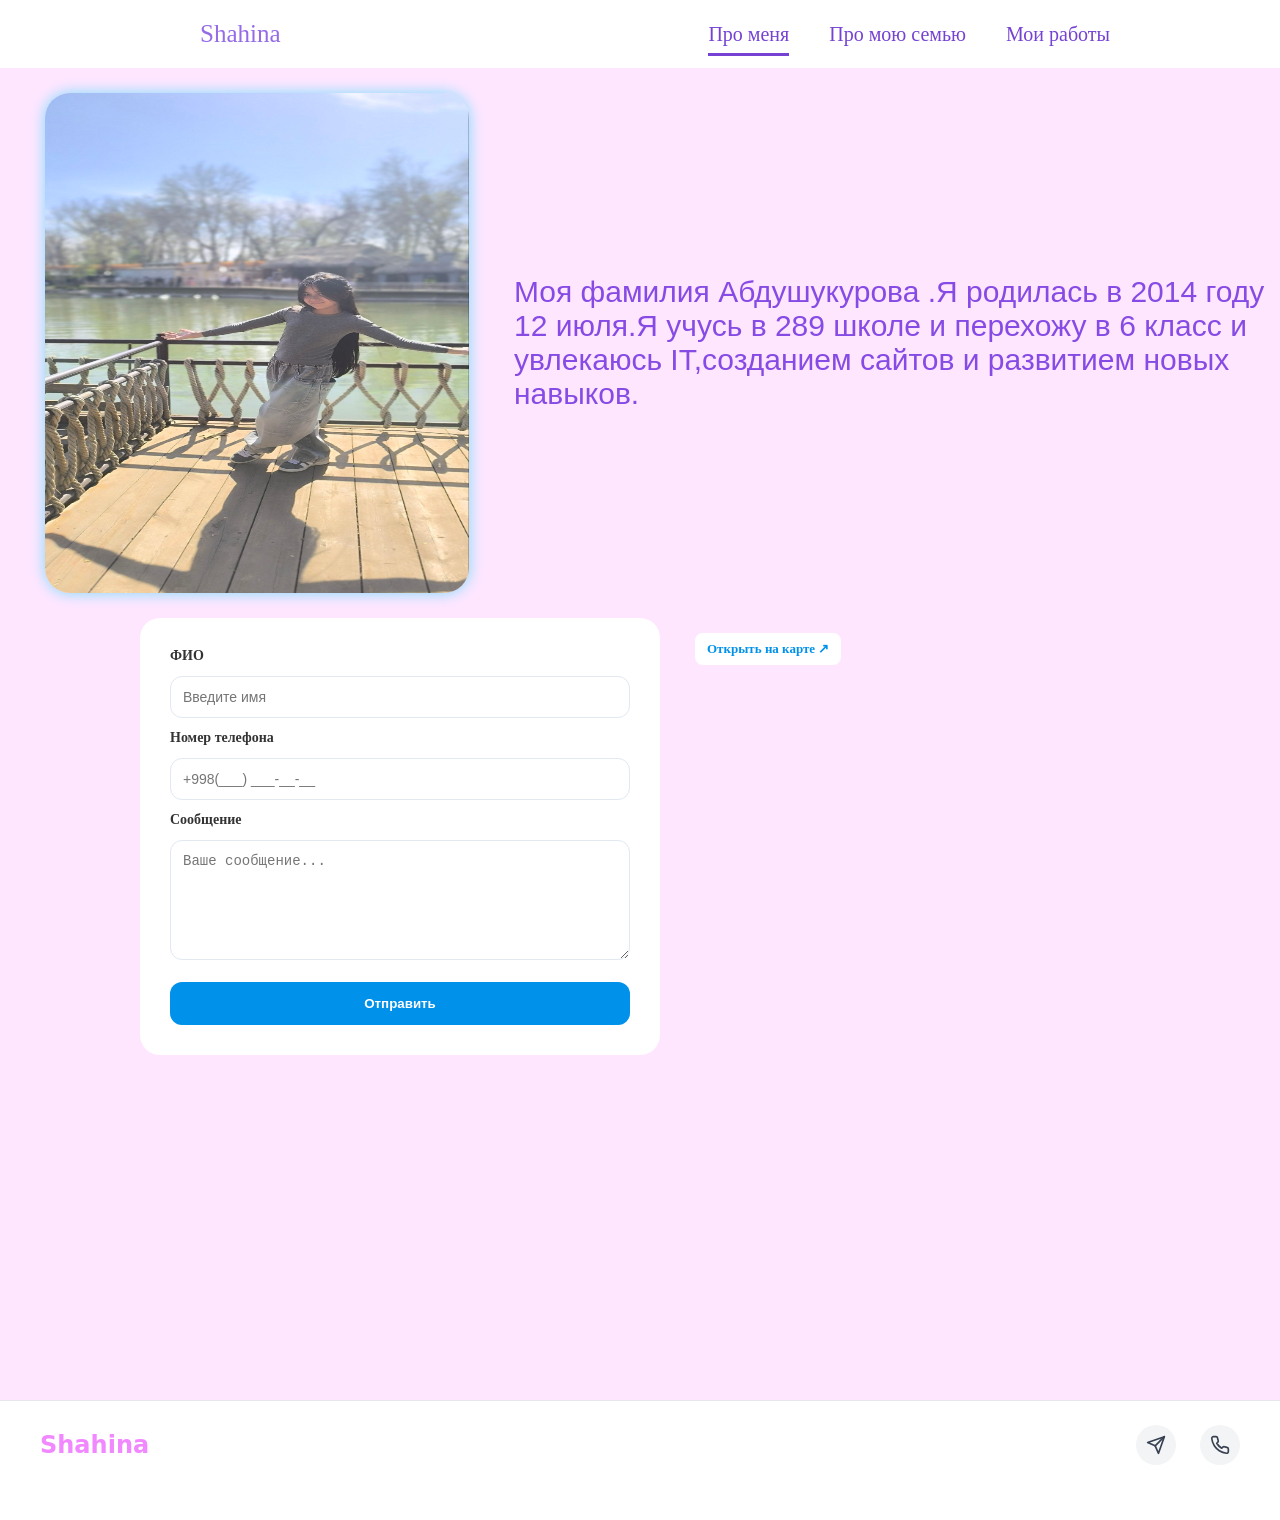
==== about.html @ 084a7943 "first commit" ====
<!DOCTYPE html>
<html lang="en">
<head>
    <meta charset="UTF-8">
    <meta name="viewport" content="width=device-width, initial-scale=1.0">
    <title>Про меня</title>
    <link rel="stylesheet" href="style.css">
</head>
<body>
  <header>
     <div class="container">
             <nav class="navbar">
             <a class="h2" href="index.html">Shahina</a>
            <ul class="nav_links">
              <div class="menu">
            <li><a  href="about.html" class="nav_link active">Про меня</a></li>
            <li><a href="family.html" class="nav_link">Про мою семью</a></li>
            <li><a href="works.html" class="nav_link">Мои работы</a></li>
          </ul>
        </nav>
         </div>
        </div>
        <div class="about">
     <img class="img2" src="img.png" alt="">
     <p class="p">Моя фамилия Абдушукурова .Я родилась в 2014 году 12 июля.Я учусь в 289 школе и перехожу в 6 класс и увлекаюсь IT,созданием сайтов и развитием новых навыков.</p>
  </div>
  <div class="contact-card-container">
  
  <form class="contact-form">
    <label>ФИО</label>
    <input type="text" placeholder="Введите имя">

    <label>Номер телефона</label>
    <input type="tel" placeholder="+998(___) ___-__-__">

    <label>Сообщение</label>
    <textarea placeholder="Ваше сообщение..."></textarea>

    <button type="submit">Отправить</button>
  </form>

 
  <div class="contact-map">
    <a href="https://maps.google.com" target="_blank" class="map-btn">Открыть на карте ↗</a>
    <iframe src="https://www.google.com/maps/embed?pb=!1m18!1m12!1m3!1d1998.026938210352!2d30.3141!3d59.9386!2m3!1f0!2f0!3f0!3m2!1i1024!2i768!4f13.1!3m3!1m2!1s0x0%3A0x0!2zNTnCsDU2JzE5LjAiTiAzM8KwMTgnNTAuOCJF!5e0!3m2!1sru!2s!4v1600000000000!5m2!1sru!2s" allowfullscreen="" loading="lazy"></iframe>
  </div>
</div>
  </header>
        <footer class="footer">
  <div class="footer-container">
   
    <div class="footer-logo">
      Shahina
    </div>
      <a href="https://t.me/@shahisha_papinadocha" target="_blank" rel="noopener noreferrer" class="social-icon telegram" title="Telegram">
        <svg xmlns="http://www.w3.org/2000/svg" width="20" height="20" viewBox="0 0 24 24" fill="none" stroke="currentColor" stroke-width="2" stroke-linecap="round" stroke-linejoin="round">
          <line x1="22" y1="2" x2="11" y2="13"></line>
          <polygon points="22 2 15 22 11 13 2 9 22 2"></polygon>
        </svg>
      </a>
      <a href="tel:+998776643979" class="social-icon phone" title="Позвонить">
        <svg xmlns="http://www.w3.org/2000/svg" width="20" height="20" viewBox="0 0 24 24" fill="none" stroke="currentColor" stroke-width="2" stroke-linecap="round" stroke-linejoin="round">
          <path d="M22 16.92v3a2 2 0 0 1-2.18 2 19.79 19.79 0 0 1-8.63-3.07 19.5 19.5 0 0 1-6-6 19.79 19.79 0 0 1-3.07-8.67A2 2 0 0 1 4.11 2h3a2 2 0 0 1 2 1.72 12.84 12.84 0 0 0 .7 2.81 2 2 0 0 1-.45 2.11L8.09 9.91a16 16 0 0 0 6 6l1.27-1.27a2 2 0 0 1 2.11-.45 12.84 12.84 0 0 0 2.81.7A2 2 0 0 1 22 16.92z"></path>
        </svg>
      </a>
    </div>
  </div>
</footer>
</body>
</html>
---- style.css ----
*{
    padding: 0px;
    margin: 0px;
    box-sizing: border-box;
}  
.navbar{
    padding: 20px;
    background-color: white;
    display: flex;
    align-items: center;
    justify-content: space-between;
}

.container {
  width: 100%;
  margin: 0px auto;
}

.h2{
  text-decoration: none;
  font-size: 25px;
  color: rgb(150, 107, 230);
  margin-left: 180px;
}

.h2:hover{
    color:rgb(250, 147, 250);
}

.about{
  margin: 0px;
  color:rgb(150, 107, 230);
  display: flex;
  align-items: center;
  font-family:'Lucida Sans', 'Lucida Sans Regular', 'Lucida Grande', 'Lucida Sans Unicode', Geneva, Verdana, sans-serif;
  font-size: 30px;
}

.p{
  color:rgb(150, 107, 230);
}
.menu{
    font-size: 20px;
    display: flex;
    gap: 40px;
}

.navbar_logo {
  color: white;
}

nav{
  display: flex;
  align-items: center;
  justify-content: space-between;
}
.nav_links{
  display: flex;
  align-items: center;
  gap: 40px;
  list-style: none;
  margin-right: 150px;

}

.nav_link{
  color: rgb(117, 66, 211);
  text-decoration: none;
  border-bottom: 3px solid transparent;
  padding-bottom: 8px;
  transition: 0.5s;
}

.nav_link:hover {
  transition: 0.5s;
  color: rgb(117, 66, 211);
}
.nav_link.active {
  transition: 0.5s;
  border-bottom: 3px solid rgb(117, 66, 211);
}
.h1{
    color: rgb(116, 210, 241);
}
.hero{
   margin-top: 150px;
   margin: 100px;
}

.btn{
    display: inline-block;
    border: none;
    margin-top: 20px;
    background: linear-gradient(to right, lightblue, lightpink);
    padding: 8px;
    color: white;
    border-radius: 12px;
    text-decoration: none;
}

.btn:hover{
  background: linear-gradient(to right, rgb(29, 165, 211), rgb(255, 146, 162));
  transform: scale(1.1);

}
.title3{
  color:rgb(150, 107, 230); 
  font-size: 40px;
  display: flex;
  align-items: center;
  justify-content: center;
}
.img{
  margin-top: 30px;
  width: 1300px;
  height: 540px;
  border-radius: 50%;
  box-shadow: 0 0 35px rgb(123, 172, 189);
}

.text{
    font-size: 20px;
    display: flex;
    align-items: center;
    justify-content: center; 
    gap: 50px;              
    max-width: 1200px;    
    margin: 0 auto;          
    padding: 40px 20px;

}

.hero{
  display: flex;
  flex-direction: column;
  align-items: center;
}

header{
  background-color:rgb(255, 230, 255);
  min-height: 1400px;
  width: 100%;
}

.img2{
  margin: 25px 45px;
  border-radius: 25px;
  width: 1300px;
  height: 500px;
  box-shadow: 0 0 15px rgb(123, 220, 252);
}

.p{
  color: rgb(134, 75, 228);
}

.hero-wrapper{
  margin: 15px 35px;
  margin-top: 30px;
  width: 1000px;
  height: 350px;
  background-color:white ;
  color: rgb(112, 204, 235);
  gap: 200px;
  border-radius: 25px;
  box-shadow: 0 0 5px lightblue;

  display: flex;
  align-items: center;
  justify-content: space-between;
  gap: 40px;
  margin-left: 20px;
  padding: 80px;
}

.info{
  width: 50%;
}

.title{
 padding-top: 40px;
 margin: 20px 35px;
 margin-bottom: 10px;
 font-size: 35px;

}

.p-text{
  padding-top: 10px;
  margin: 25px;
  margin-top: 0;
  line-height: 30px;
  font-size: 25px;
  margin-bottom: 100px;
}

.img3{
  border-radius: 20px;
  width: 290px;
  height: 290px;

}

.img4{
 border-radius: 20px;
  width: 380px;
  height: 340px;
}

.img5{
  border-radius: 20px;
  width: 350px;
  height: 310px;
}

.title2{
  color: rgb(134, 75, 228);
  margin: 25px;
}

.works-cards a{
  text-decoration: none;
  display: block;
}

.works-cards h2 {
    color: rgb(117, 66, 211);
    text-align: center;
}

.works-cards h2:hover{
  color: rgb(252, 119, 139);
}

.works-cards{
  text-decoration: none;
  border-radius: 12px;
  margin: 25px;
  width: 550px;
  height: 380px;
  box-shadow: 0 0 10px black;
}

.img6{
  border-radius: 15px;
  width: 550px;
  height: 340px;
}

.cards{
  display: grid;
  grid-template-columns: 550px 550px;
  gap: 40px;
  justify-content: center;
}
.card2{
  display: flex;
  justify-content: flex-start;

}
.contact-card-container {
  display: flex;
  gap: 20px;
  max-width: 1000px;
  margin: 0 auto;
}
.contact-form {
  flex: 1;
  background: #ffffff;
  padding: 30px;
  border-radius: 20px;
  display: flex;
  flex-direction: column;
  gap: 12px;
}
.contact-form label {
  font-weight: bold;
  font-size: 14px;
  color: #333;
}



.contact-form input,
.contact-form textarea {
  padding: 12px;
  border: 1px solid #e2e8f0;
  border-radius: 12px;
  font-size: 14px;
  outline: none;

}



.contact-form textarea {
  min-height: 120px;
  resize: vertical;
}



.contact-form button{
  background: #0091ea;
  color: #fff;
  border: none;
  padding: 14px;
  border-radius: 12px;
  font-weight: bold;
  cursor: pointer;
  margin-top: 10px;
}

.contact-map {
  flex: 1;
  position: relative;
  border-radius: 20px;
  overflow: hidden;
  min-height: 400px;
}
.contact-map iframe {
  width: 100%;
  height: 100%;
  border: 0;
}



.map-btn {
  position: absolute;
  top: 15px;
  left: 15px;
  background: #fff;
  color: #0091ea;
  padding: 8px 12px;
  border-radius: 8px;
  text-decoration: none;
  font-size: 13px;
  font-weight: 600;
  z-index: 2;
}

.container2{
  margin-left: 150px;
}

.footer {
  width: 100%;
  height: 120px;
  background-color: #ffffff;
  padding: 24px 40px;
  border-top: 1px solid #e5e7eb;

}



.footer-container {
  max-width: 1200px;
  margin: 0 auto;
  display: flex;
  justify-content: space-between;
  align-items: center;
  gap: 24px;                      

}
.footer-logo {
  font-size: 24px;
  font-weight: 700;
  color: rgb(241, 136, 255);
  font-family: system-ui, -apple-system, sans-serif;
  margin-right: auto; 
  display: inline-block; 
  cursor: pointer; 
  transition: transform 0.3s ease, color 0.3s ease;       

}
.footer-logo:hover {
  transform: translateY(-6px);
}


.footer-logo:active {
  transform: translateY(-8px);
}



.footer-socials {
  display: flex;
  align-items: center;
  gap: 12px;                      

}



.social-icon {
  display: flex;
  align-items: center;
  justify-content: center;
  width: 40px;
  height: 40px;
  border-radius: 50%;
  background-color: #f3f4f6;
  color: #374151;
  text-decoration: none;
  transition: all 0.2s ease;

}
.social-icon:hover {
  transform: translateY(-2px);
}
.social-icon.telegram:hover {
  background-color: #24a1de;
  color: #ffffff;

}
.social-icon.phone:hover {
  background-color: #10b981;
  color: #ffffff;

} 
.cards2{
  width: 850px;
  height: 230px;
  margin-left: 230px;
  border: 1px solid lightblue;
  box-shadow: 0 0 25px lightblue;
  border-radius: 20px;
}
.h1{
  margin-top: 5px;
  margin-left: 60px;
}
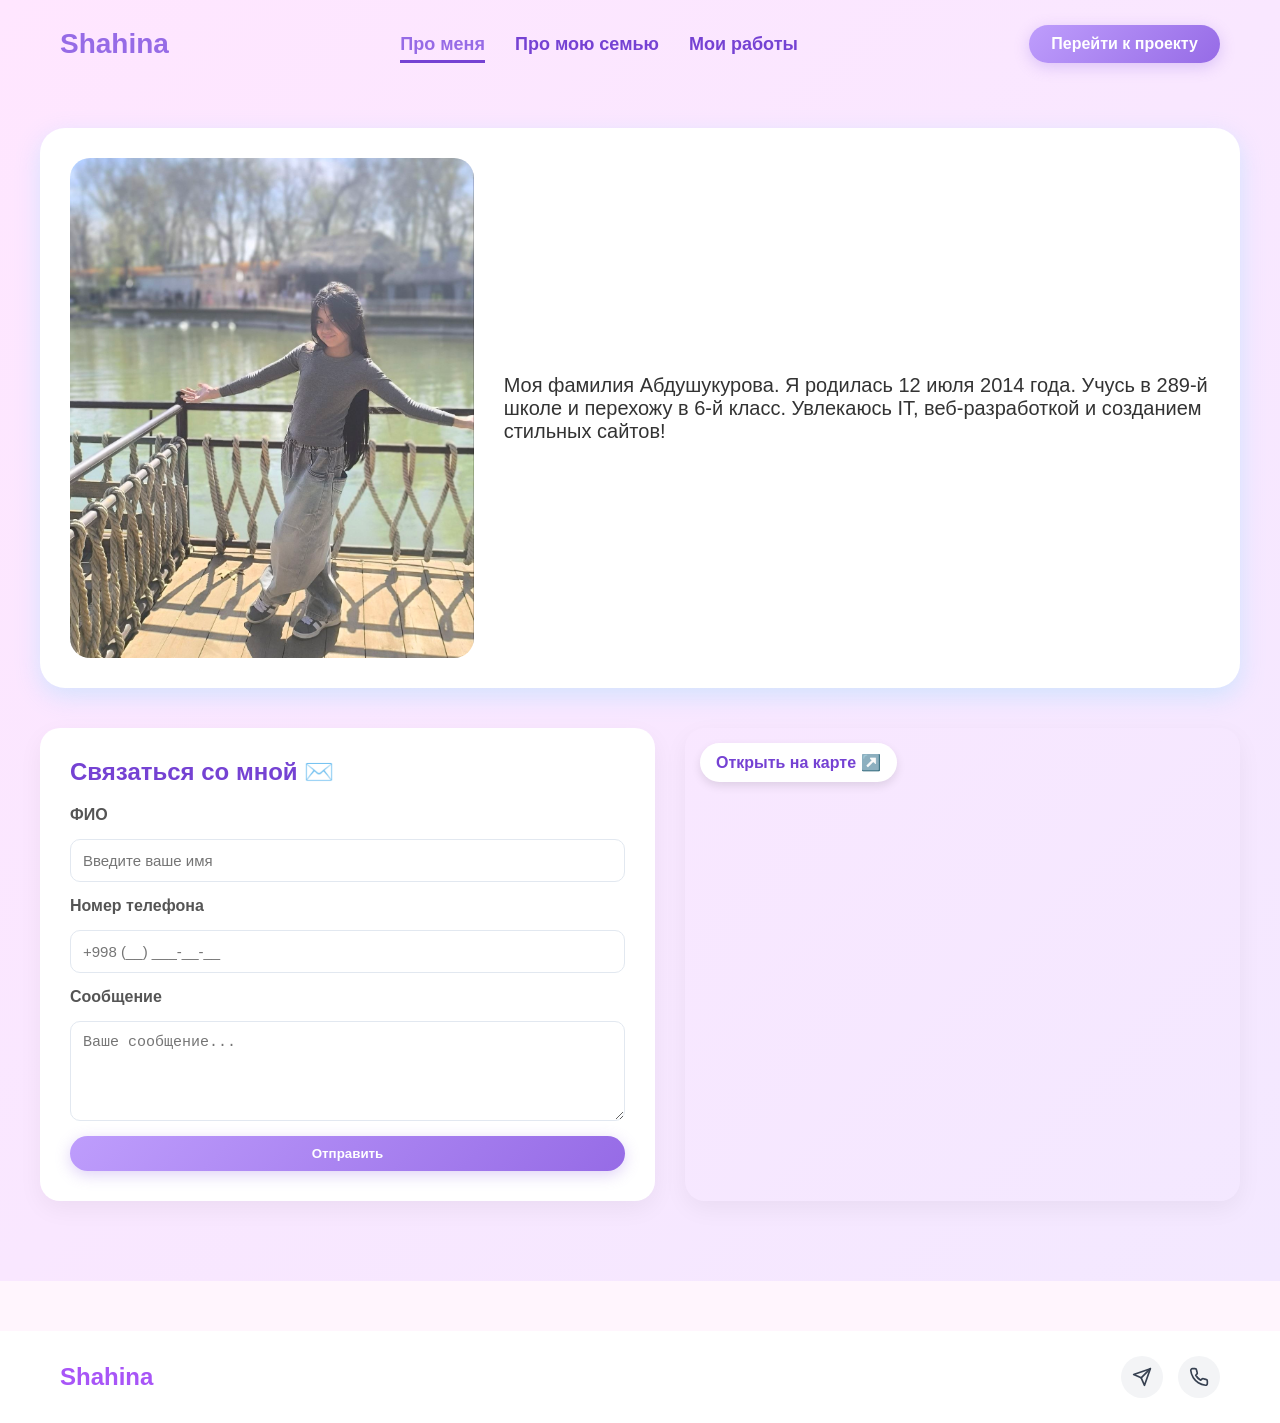
==== commit 05e81136: "ozgartirildi" ====
--- a/about.html
+++ b/about.html
@@ -1,70 +1,69 @@
 <!DOCTYPE html>
-<html lang="en">
+<html lang="ru">
 <head>
     <meta charset="UTF-8">
     <meta name="viewport" content="width=device-width, initial-scale=1.0">
-    <title>Про меня</title>
+    <title>Про меня | Шахина</title>
     <link rel="stylesheet" href="style.css">
 </head>
 <body>
-  <header>
-     <div class="container">
-             <nav class="navbar">
-             <a class="h2" href="index.html">Shahina</a>
-            <ul class="nav_links">
-              <div class="menu">
-            <li><a  href="about.html" class="nav_link active">Про меня</a></li>
-            <li><a href="family.html" class="nav_link">Про мою семью</a></li>
-            <li><a href="works.html" class="nav_link">Мои работы</a></li>
-          </ul>
-        </nav>
-         </div>
+    <header>
+        <div class="container">
+            <nav class="navbar">
+                <a class="logo" href="index.html">Shahina</a>
+                <ul class="nav_links">
+                    <li><a href="about.html" class="nav_link active">Про меня</a></li>
+                    <li><a href="family.html" class="nav_link">Про мою семью</a></li>
+                    <li><a href="works.html" class="nav_link">Мои работы</a></li>
+                </ul>
+                <a href="works.html" class="btn">Перейти к проекту</a>
+            </nav>
         </div>
-        <div class="about">
-     <img class="img2" src="img.png" alt="">
-     <p class="p">Моя фамилия Абдушукурова .Я родилась в 2014 году 12 июля.Я учусь в 289 школе и перехожу в 6 класс и увлекаюсь IT,созданием сайтов и развитием новых навыков.</p>
-  </div>
-  <div class="contact-card-container">
-  
-  <form class="contact-form">
-    <label>ФИО</label>
-    <input type="text" placeholder="Введите имя">
 
-    <label>Номер телефона</label>
-    <input type="tel" placeholder="+998(___) ___-__-__">
+        <section class="about-section container">
+            <div class="about-card">
+                <img class="img2" src="img.png" alt="Shahina">
+                <p class="about-p">
+                    Моя фамилия Абдушукурова. Я родилась 12 июля 2014 года. 
+                    Учусь в 289-й школе и перехожу в 6-й класс. Увлекаюсь IT, веб-разработкой и созданием стильных сайтов!
+                </p>
+            </div>
 
-    <label>Сообщение</label>
-    <textarea placeholder="Ваше сообщение..."></textarea>
+            <div class="contact-card-container">
+                <form class="contact-form">
+                    <h2>Связаться со мной ✉️</h2>
+                    <label>ФИО</label>
+                    <input type="text" placeholder="Введите ваше имя" required>
+                    
+                    <label>Номер телефона</label>
+                    <input type="tel" placeholder="+998 (__) ___-__-__" required>
 
-    <button type="submit">Отправить</button>
-  </form>
+                    <label>Сообщение</label>
+                    <textarea placeholder="Ваше сообщение..." required></textarea>
 
- 
-  <div class="contact-map">
-    <a href="https://maps.google.com" target="_blank" class="map-btn">Открыть на карте ↗</a>
-    <iframe src="https://www.google.com/maps/embed?pb=!1m18!1m12!1m3!1d1998.026938210352!2d30.3141!3d59.9386!2m3!1f0!2f0!3f0!3m2!1i1024!2i768!4f13.1!3m3!1m2!1s0x0%3A0x0!2zNTnCsDU2JzE5LjAiTiAzM8KwMTgnNTAuOCJF!5e0!3m2!1sru!2s!4v1600000000000!5m2!1sru!2s" allowfullscreen="" loading="lazy"></iframe>
-  </div>
-</div>
-  </header>
-        <footer class="footer">
-  <div class="footer-container">
-   
-    <div class="footer-logo">
-      Shahina
-    </div>
-      <a href="https://t.me/@shahisha_papinadocha" target="_blank" rel="noopener noreferrer" class="social-icon telegram" title="Telegram">
-        <svg xmlns="http://www.w3.org/2000/svg" width="20" height="20" viewBox="0 0 24 24" fill="none" stroke="currentColor" stroke-width="2" stroke-linecap="round" stroke-linejoin="round">
-          <line x1="22" y1="2" x2="11" y2="13"></line>
-          <polygon points="22 2 15 22 11 13 2 9 22 2"></polygon>
-        </svg>
-      </a>
-      <a href="tel:+998776643979" class="social-icon phone" title="Позвонить">
-        <svg xmlns="http://www.w3.org/2000/svg" width="20" height="20" viewBox="0 0 24 24" fill="none" stroke="currentColor" stroke-width="2" stroke-linecap="round" stroke-linejoin="round">
-          <path d="M22 16.92v3a2 2 0 0 1-2.18 2 19.79 19.79 0 0 1-8.63-3.07 19.5 19.5 0 0 1-6-6 19.79 19.79 0 0 1-3.07-8.67A2 2 0 0 1 4.11 2h3a2 2 0 0 1 2 1.72 12.84 12.84 0 0 0 .7 2.81 2 2 0 0 1-.45 2.11L8.09 9.91a16 16 0 0 0 6 6l1.27-1.27a2 2 0 0 1 2.11-.45 12.84 12.84 0 0 0 2.81.7A2 2 0 0 1 22 16.92z"></path>
-        </svg>
-      </a>
-    </div>
-  </div>
-</footer>
+                    <button type="submit" class="btn form-btn">Отправить</button>
+                </form>
+
+                <div class="contact-map">
+                    <a href="https://maps.google.com" target="_blank" rel="noopener noreferrer" class="map-btn">Открыть на карте ↗️</a>
+                    <iframe src="https://www.google.com/maps/embed?pb=!1m18!1m12!1m3!1d1998.026938210352!2d30.3141!3d59.9386!2m3!1f0!2f0!3f0!3m2!1i1024!2i768!4f13.1!3m3!1m2!1s0x0%3A0x0!2zNTnCsDU2JzE5LjAiTiAzM8KwMTgnNTAuOCJF!5e0!3m2!1sru!2s!4v1600000000000!5m2!1sru!2s" allowfullscreen="" loading="lazy"></iframe>
+                </div>
+            </div>
+        </section>
+    </header>
+
+    <footer class="footer">
+        <div class="footer-container">
+            <div class="footer-logo">Shahina</div>
+            <div class="footer-socials">
+                <a href="https://t.me/shahisha_papinadocha" target="_blank" rel="noopener noreferrer" class="social-icon telegram" title="Telegram">
+                    <svg xmlns="http://www.w3.org/2000/svg" width="20" height="20" viewBox="0 0 24 24" fill="none" stroke="currentColor" stroke-width="2" stroke-linecap="round" stroke-linejoin="round"><line x1="22" y1="2" x2="11" y2="13"></line><polygon points="22 2 15 22 11 13 2 9 22 2"></polygon></svg>
+                </a>
+                <a href="tel:+998776643979" class="social-icon phone" title="Позвонить">
+                    <svg xmlns="http://www.w3.org/2000/svg" width="20" height="20" viewBox="0 0 24 24" fill="none" stroke="currentColor" stroke-width="2" stroke-linecap="round" stroke-linejoin="round"><path d="M22 16.92v3a2 2 0 0 1-2.18 2 19.79 19.79 0 0 1-8.63-3.07 19.5 19.5 0 0 1-6-6 19.79 19.79 0 0 1-3.07-8.67A2 2 0 0 1 4.11 2h3a2 2 0 0 1 2 1.72 12.84 12.84 0 0 0 .7 2.81 2 2 0 0 1-.45 2.11L8.09 9.91a16 16 0 0 0 6 6l1.27-1.27a2 2 0 0 1 2.11-.45 12.84 12.84 0 0 0 2.81.7A2 2 0 0 1 22 16.92z"></path></svg>
+                </a>
+            </div>
+        </div>
+    </footer>
 </body>
-</html>+</html>
--- a/style.css
+++ b/style.css
@@ -1,435 +1,422 @@
-*{
-    padding: 0px;
-    margin: 0px;
+* {
+    padding: 0;
+    margin: 0;
     box-sizing: border-box;
-}  
-.navbar{
-    padding: 20px;
-    background-color: white;
+}
+
+body {
+    font-family: 'Segoe UI', Tahoma, Geneva, Verdana, sans-serif;
+    background-color: #fff5fd;
+    color: #333;
+    overflow-x: hidden;
+}
+
+.container {
+    max-width: 1200px;
+    margin: 0 auto;
+    padding: 0 20px;
+}
+
+
+header {
+    background: linear-gradient(135deg, #ffe6ff 0%, #f3e8ff 100%);
+    padding-bottom: 40px;
+}
+
+.navbar {
+    padding: 25px 0;
     display: flex;
     align-items: center;
     justify-content: space-between;
 }
 
-.container {
-  width: 100%;
-  margin: 0px auto;
-}
-
-.h2{
-  text-decoration: none;
-  font-size: 25px;
-  color: rgb(150, 107, 230);
-  margin-left: 180px;
-}
-
-.h2:hover{
-    color:rgb(250, 147, 250);
-}
-
-.about{
-  margin: 0px;
-  color:rgb(150, 107, 230);
-  display: flex;
-  align-items: center;
-  font-family:'Lucida Sans', 'Lucida Sans Regular', 'Lucida Grande', 'Lucida Sans Unicode', Geneva, Verdana, sans-serif;
-  font-size: 30px;
-}
-
-.p{
-  color:rgb(150, 107, 230);
-}
-.menu{
+.logo {
+    text-decoration: none;
+    font-size: 28px;
+    font-weight: bold;
+    color: rgb(150, 107, 230);
+    transition: transform 0.3s ease, color 0.3s ease;
+}
+
+.logo:hover {
+    color: rgb(190, 87, 250);
+    transform: scale(1.05);
+}
+
+.nav_links {
+    display: flex;
+    gap: 30px;
+    list-style: none;
+}
+
+.nav_link {
+    color: #7542d3;
+    text-decoration: none;
+    font-size: 18px;
+    font-weight: 600;
+    border-bottom: 3px solid transparent;
+    padding-bottom: 6px;
+    transition: all 0.3s ease;
+}
+
+.nav_link:hover, .nav_link.active {
+    color: #966be6;
+    border-bottom: 3px solid #7542d3;
+}
+
+
+.btn {
+    display: inline-block;
+    background: linear-gradient(135deg, #be9dfc 0%, #966be6 100%);
+    padding: 10px 22px;
+    color: white;
+    border-radius: 25px;
+    text-decoration: none;
+    font-weight: 600;
+    box-shadow: 0 4px 15px rgba(150, 107, 230, 0.3);
+    transition: all 0.3s ease;
+    border: none;
+    cursor: pointer;
+}
+
+.btn:hover {
+    background: linear-gradient(135deg, #966be6 0%, #7542d3 100%);
+    transform: translateY(-3px) scale(1.02);
+    box-shadow: 0 6px 20px rgba(150, 107, 230, 0.5);
+}
+
+.btn-large {
+    padding: 14px 30px;
+    font-size: 18px;
+    margin-top: 15px;
+}
+
+.hero-section {
+    padding: 40px 0;
+}
+
+.hero-content {
+    display: flex;
+    align-items: center;
+    justify-content: center;
+    gap: 50px;
+    flex-wrap: wrap;
+}
+
+.hero-img {
+    width: 480px;
+    height: 470px;
+    border-radius: 50%;
+    object-fit: cover;
+    box-shadow: 0 10px 30px rgba(123, 172, 189, 0.4);
+    border: 4px solid #fff;
+}
+
+
+.animate-float {
+    animation: float 4s ease-in-out infinite;
+}
+
+@keyframes float {
+    0%, 100% { transform: translateY(0); }
+    50% { transform: translateY(-12px); }
+}
+
+.hero-text {
+    max-width: 600px;
+}
+
+.title3 {
+    color: #6b3ba7;
+    font-size: 32px;
+    line-height: 1.4;
+    margin-bottom: 20px;
+}
+
+
+.cards2 {
+    display: flex;
+    align-items: center;
+    justify-content: center;
+    max-width: 600px;
+    background: white;
+    padding: 30px;
+    border-radius: 20px;
+     box-shadow: 0 10px 30px rgba(190, 157, 252, 0.25);
+    margin-top: 30px;
+    display: flex;
+    flex-direction: column;
+    gap: 8px;
+}
+
+.fact-item {
+    color: #8c53e6;
     font-size: 20px;
-    display: flex;
+    font-weight: 600;
+}
+.about-p{
+    font-size: 20px;
+}
+
+
+.about-section {
+    padding: 40px 0;
+}
+
+.about-card {
+    background: white;
+    padding: 30px;
+    border-radius: 25px;
+    box-shadow: 0 8px 25px rgba(123, 220, 252, 0.3);
+    display: flex;
+    align-items: center;
+    gap: 30px;
+    margin-bottom: 40px;
+}
+
+.img2 {
+    width: 900px;
+    height: 500px;
+    border-radius: 20px;
+    object-fit: cover;
+}
+
+
+.contact-card-container {
+    display: flex;
+    gap: 30px;
+    flex-wrap: wrap;
+}
+
+.contact-form {
+    flex: 1;
+    min-width: 300px;
+    background: white;
+    padding: 30px;
+    border-radius: 20px;
+     box-shadow: 0 8px 25px rgba(0,0,0,0.05);
+    display: flex;
+    flex-direction: column;
+    gap: 15px;
+}
+
+.contact-form h2 {
+    color: #7542d3;
+    font-size: 24px;
+    margin-bottom: 5px;
+}
+
+.contact-form label {
+    font-weight: 600;
+    color: #555;
+}
+
+.contact-form input, .contact-form textarea {
+    padding: 12px;
+    border: 1px solid #e2e8f0;
+    border-radius: 10px;
+    font-size: 15px;
+    outline: none;
+    transition: border-color 0.3s ease;
+}
+
+.contact-form input:focus, .contact-form textarea:focus {
+    border-color: #966be6;
+}
+
+.contact-form textarea {
+    min-height: 100px;
+    resize: vertical;
+}
+
+.contact-map {
+    flex: 1;
+    min-width: 300px;
+    position: relative;
+    border-radius: 20px;
+    overflow: hidden;
+    min-height: 380px;
+    box-shadow: 0 8px 25px rgba(0,0,0,0.05);
+}
+
+.contact-map iframe {
+    width: 100%;
+    height: 100%;
+    border: 0;
+}
+
+.map-btn {
+    position: absolute;
+    top: 15px;
+    left: 15px;
+    background: white;
+    color: #7542d3;
+    padding: 10px 16px;
+    border-radius: 20px;
+    text-decoration: none;
+    font-weight: bold;
+    box-shadow: 0 4px 10px rgba(0,0,0,0.1);
+    z-index: 2;
+    transition: 0.3s;
+}
+
+.map-btn:hover {
+    background: #7542d3;
+    color: white;
+}
+
+
+.family-section {
+    display: flex;
+    flex-direction: column;
+    gap: 25px;
+    padding-top: 30px;
+}
+
+.hero-wrapper {
+    background: white;
+    border-radius: 25px;
+    box-shadow: 0 8px 20px rgba(112, 204, 235, 0.2);
+    display: flex;
+    align-items: center;
+    justify-content: space-between;
+    padding: 30px 40px;
+    transition: transform 0.3s ease, box-shadow 0.3s ease;
+}
+
+.hero-wrapper:hover {
+    transform: translateY(-5px);
+    box-shadow: 0 12px 30px rgba(150, 107, 230, 0.3);
+}
+
+.info {
+    flex: 1;
+}
+
+.title {
+    color: #7542d3;
+    font-size: 28px;
+    margin-bottom: 10px;
+}
+
+.p-text {
+    color: #555;
+    font-size: 18px;
+    line-height: 1.6;
+}
+
+.img-family {
+    border-radius: 45px;
+    width: 340px;
+    height: 360px;
+    object-fit: cover;
+    margin-left: 20px;
+}
+
+.section-header {
+    text-align: center;
+    padding: 20px 0;
+}
+
+.title2 {
+    color: #7542d3;
+    font-size: 36px;
+}
+
+.cards {
+    display:flex;
+    flex-wrap: wrap;
+    align-items: center;
+    justify-content: center;
     gap: 40px;
 }
 
-.navbar_logo {
-  color: white;
-}
-
-nav{
-  display: flex;
-  align-items: center;
-  justify-content: space-between;
-}
-.nav_links{
-  display: flex;
-  align-items: center;
-  gap: 40px;
-  list-style: none;
-  margin-right: 150px;
-
-}
-
-.nav_link{
-  color: rgb(117, 66, 211);
-  text-decoration: none;
-  border-bottom: 3px solid transparent;
-  padding-bottom: 8px;
-  transition: 0.5s;
-}
-
-.nav_link:hover {
-  transition: 0.5s;
-  color: rgb(117, 66, 211);
-}
-.nav_link.active {
-  transition: 0.5s;
-  border-bottom: 3px solid rgb(117, 66, 211);
-}
-.h1{
-    color: rgb(116, 210, 241);
-}
-.hero{
-   margin-top: 150px;
-   margin: 100px;
-}
-
-.btn{
-    display: inline-block;
-    border: none;
-    margin-top: 20px;
-    background: linear-gradient(to right, lightblue, lightpink);
-    padding: 8px;
+.works-cards{
+  width: 400px;
+  height: 100%;
+}
+.works-cards a {
+    text-decoration: none;
+}
+
+.work-card {
+    background: white;
+    border-radius: 18px;
+    overflow: hidden;
+    transition: transform 0.3s ease, box-shadow 0.3s ease;
+}
+
+.work-card:hover {
+    transform: translateY(-8px);
+   
+}
+
+.img6 {
+    width: 400px;
+    height: 250px;
+    object-fit: cover;
+}
+
+.work-title {
+    width: 600px;
+    color: #7542d3;
+    padding: 15px;
+    text-align: center;
+    font-size: 20px;
+}
+
+
+.footer {
+    background: white;
+    padding: 25px 0;
+  
+    margin-top: 50px;
+}
+
+.footer-container {
+    max-width: 1200px;
+    margin: 0 auto;
+    padding: 0 20px;
+    display: flex;
+    justify-content: space-between;
+    align-items: center;
+}
+
+.footer-logo {
+    font-size: 24px;
+    font-weight: 700;
+    color: #a855f7;
+}
+
+.footer-socials {
+    display: flex;
+    gap: 15px;
+}
+
+.social-icon {
+    display: flex;
+    align-items: center;
+    justify-content: center;
+    width: 42px;
+    height: 42px;
+    border-radius: 50%;
+    background-color: #f3f4f6;
+    color: #374151;
+    text-decoration: none;
+    transition: all 0.3s ease;
+}
+
+.social-icon:hover {
+    transform: translateY(-3px);
+}
+
+.social-icon.telegram:hover {
+    background-color: #24a1de;
     color: white;
-    border-radius: 12px;
-    text-decoration: none;
-}
-
-.btn:hover{
-  background: linear-gradient(to right, rgb(29, 165, 211), rgb(255, 146, 162));
-  transform: scale(1.1);
-
-}
-.title3{
-  color:rgb(150, 107, 230); 
-  font-size: 40px;
-  display: flex;
-  align-items: center;
-  justify-content: center;
-}
-.img{
-  margin-top: 30px;
-  width: 1300px;
-  height: 540px;
-  border-radius: 50%;
-  box-shadow: 0 0 35px rgb(123, 172, 189);
-}
-
-.text{
-    font-size: 20px;
-    display: flex;
-    align-items: center;
-    justify-content: center; 
-    gap: 50px;              
-    max-width: 1200px;    
-    margin: 0 auto;          
-    padding: 40px 20px;
-
-}
-
-.hero{
-  display: flex;
-  flex-direction: column;
-  align-items: center;
-}
-
-header{
-  background-color:rgb(255, 230, 255);
-  min-height: 1400px;
-  width: 100%;
-}
-
-.img2{
-  margin: 25px 45px;
-  border-radius: 25px;
-  width: 1300px;
-  height: 500px;
-  box-shadow: 0 0 15px rgb(123, 220, 252);
-}
-
-.p{
-  color: rgb(134, 75, 228);
-}
-
-.hero-wrapper{
-  margin: 15px 35px;
-  margin-top: 30px;
-  width: 1000px;
-  height: 350px;
-  background-color:white ;
-  color: rgb(112, 204, 235);
-  gap: 200px;
-  border-radius: 25px;
-  box-shadow: 0 0 5px lightblue;
-
-  display: flex;
-  align-items: center;
-  justify-content: space-between;
-  gap: 40px;
-  margin-left: 20px;
-  padding: 80px;
-}
-
-.info{
-  width: 50%;
-}
-
-.title{
- padding-top: 40px;
- margin: 20px 35px;
- margin-bottom: 10px;
- font-size: 35px;
-
-}
-
-.p-text{
-  padding-top: 10px;
-  margin: 25px;
-  margin-top: 0;
-  line-height: 30px;
-  font-size: 25px;
-  margin-bottom: 100px;
-}
-
-.img3{
-  border-radius: 20px;
-  width: 290px;
-  height: 290px;
-
-}
-
-.img4{
- border-radius: 20px;
-  width: 380px;
-  height: 340px;
-}
-
-.img5{
-  border-radius: 20px;
-  width: 350px;
-  height: 310px;
-}
-
-.title2{
-  color: rgb(134, 75, 228);
-  margin: 25px;
-}
-
-.works-cards a{
-  text-decoration: none;
-  display: block;
-}
-
-.works-cards h2 {
-    color: rgb(117, 66, 211);
-    text-align: center;
-}
-
-.works-cards h2:hover{
-  color: rgb(252, 119, 139);
-}
-
-.works-cards{
-  text-decoration: none;
-  border-radius: 12px;
-  margin: 25px;
-  width: 550px;
-  height: 380px;
-  box-shadow: 0 0 10px black;
-}
-
-.img6{
-  border-radius: 15px;
-  width: 550px;
-  height: 340px;
-}
-
-.cards{
-  display: grid;
-  grid-template-columns: 550px 550px;
-  gap: 40px;
-  justify-content: center;
-}
-.card2{
-  display: flex;
-  justify-content: flex-start;
-
-}
-.contact-card-container {
-  display: flex;
-  gap: 20px;
-  max-width: 1000px;
-  margin: 0 auto;
-}
-.contact-form {
-  flex: 1;
-  background: #ffffff;
-  padding: 30px;
-  border-radius: 20px;
-  display: flex;
-  flex-direction: column;
-  gap: 12px;
-}
-.contact-form label {
-  font-weight: bold;
-  font-size: 14px;
-  color: #333;
-}
-
-
-
-.contact-form input,
-.contact-form textarea {
-  padding: 12px;
-  border: 1px solid #e2e8f0;
-  border-radius: 12px;
-  font-size: 14px;
-  outline: none;
-
-}
-
-
-
-.contact-form textarea {
-  min-height: 120px;
-  resize: vertical;
-}
-
-
-
-.contact-form button{
-  background: #0091ea;
-  color: #fff;
-  border: none;
-  padding: 14px;
-  border-radius: 12px;
-  font-weight: bold;
-  cursor: pointer;
-  margin-top: 10px;
-}
-
-.contact-map {
-  flex: 1;
-  position: relative;
-  border-radius: 20px;
-  overflow: hidden;
-  min-height: 400px;
-}
-.contact-map iframe {
-  width: 100%;
-  height: 100%;
-  border: 0;
-}
-
-
-
-.map-btn {
-  position: absolute;
-  top: 15px;
-  left: 15px;
-  background: #fff;
-  color: #0091ea;
-  padding: 8px 12px;
-  border-radius: 8px;
-  text-decoration: none;
-  font-size: 13px;
-  font-weight: 600;
-  z-index: 2;
-}
-
-.container2{
-  margin-left: 150px;
-}
-
-.footer {
-  width: 100%;
-  height: 120px;
-  background-color: #ffffff;
-  padding: 24px 40px;
-  border-top: 1px solid #e5e7eb;
-
-}
-
-
-
-.footer-container {
-  max-width: 1200px;
-  margin: 0 auto;
-  display: flex;
-  justify-content: space-between;
-  align-items: center;
-  gap: 24px;                      
-
-}
-.footer-logo {
-  font-size: 24px;
-  font-weight: 700;
-  color: rgb(241, 136, 255);
-  font-family: system-ui, -apple-system, sans-serif;
-  margin-right: auto; 
-  display: inline-block; 
-  cursor: pointer; 
-  transition: transform 0.3s ease, color 0.3s ease;       
-
-}
-.footer-logo:hover {
-  transform: translateY(-6px);
-}
-
-
-.footer-logo:active {
-  transform: translateY(-8px);
-}
-
-
-
-.footer-socials {
-  display: flex;
-  align-items: center;
-  gap: 12px;                      
-
-}
-
-
-
-.social-icon {
-  display: flex;
-  align-items: center;
-  justify-content: center;
-  width: 40px;
-  height: 40px;
-  border-radius: 50%;
-  background-color: #f3f4f6;
-  color: #374151;
-  text-decoration: none;
-  transition: all 0.2s ease;
-
-}
-.social-icon:hover {
-  transform: translateY(-2px);
-}
-.social-icon.telegram:hover {
-  background-color: #24a1de;
-  color: #ffffff;
-
-}
+}
+
 .social-icon.phone:hover {
-  background-color: #10b981;
-  color: #ffffff;
-
-} 
-.cards2{
-  width: 850px;
-  height: 230px;
-  margin-left: 230px;
-  border: 1px solid lightblue;
-  box-shadow: 0 0 25px lightblue;
-  border-radius: 20px;
-}
-.h1{
-  margin-top: 5px;
-  margin-left: 60px;
-}+    background-color: #10b981;
+    color: white;
+}
+
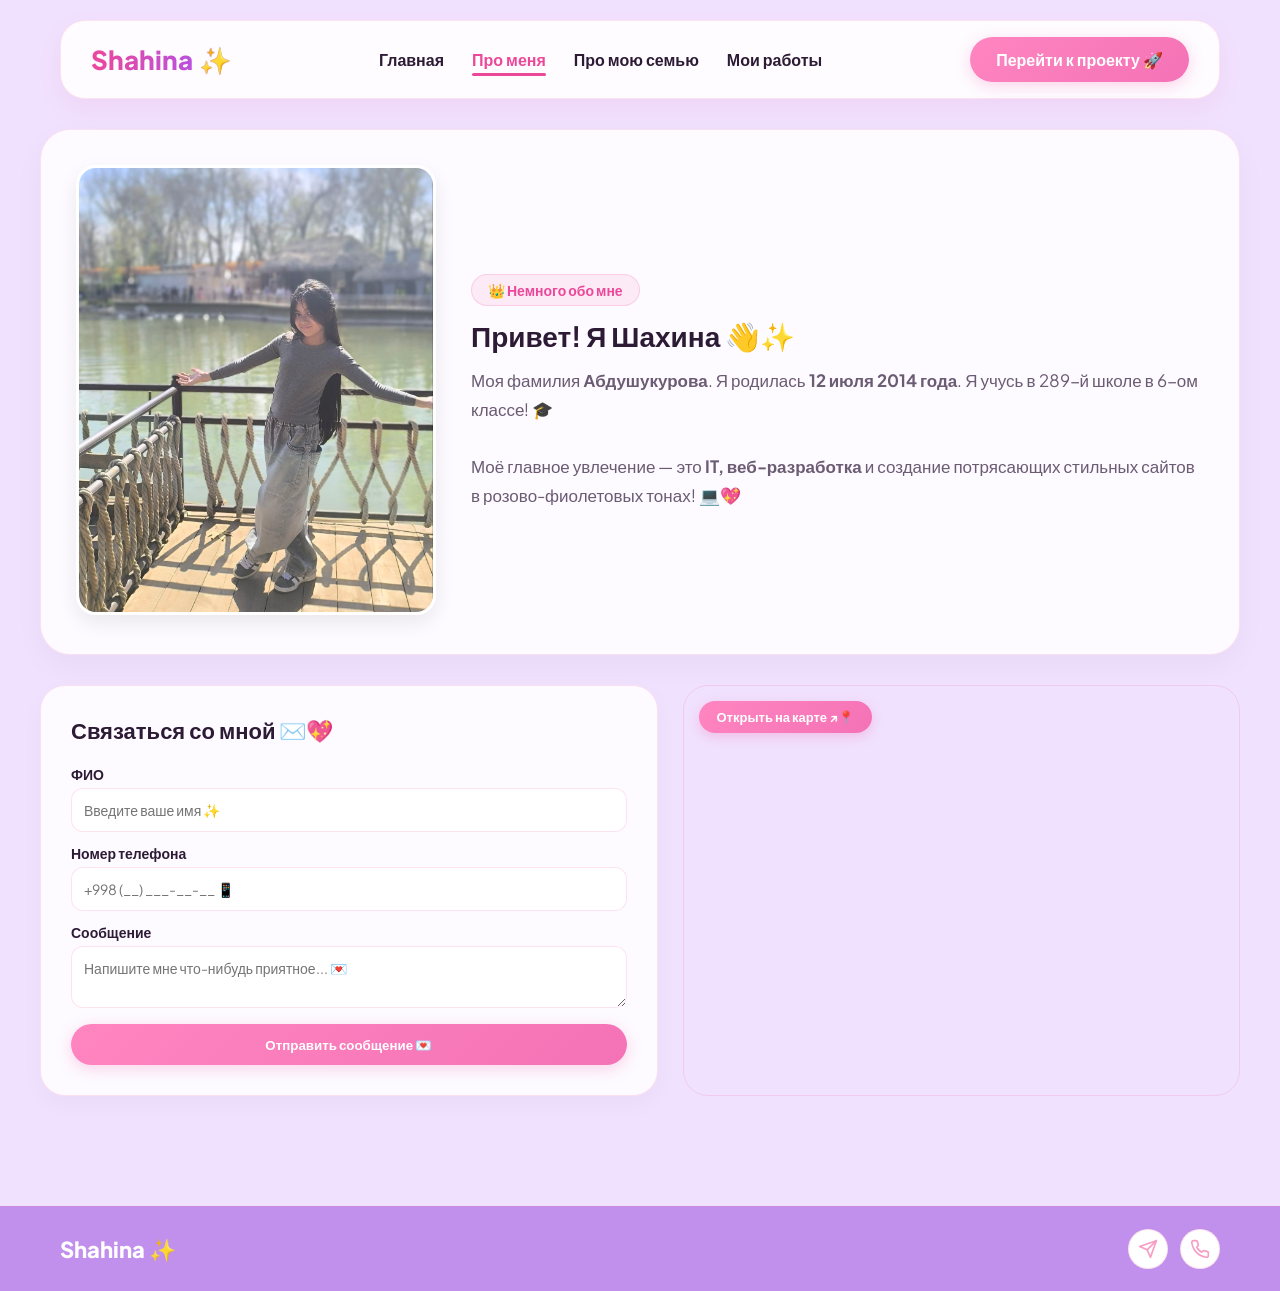
==== commit 86776f00: "update" ====
--- a/about.html
+++ b/about.html
@@ -3,49 +3,64 @@
 <head>
     <meta charset="UTF-8">
     <meta name="viewport" content="width=device-width, initial-scale=1.0">
-    <title>Про меня | Шахина</title>
+    <title>Про меня | Шахина ✨</title>
     <link rel="stylesheet" href="style.css">
 </head>
 <body>
     <header>
         <div class="container">
             <nav class="navbar">
-                <a class="logo" href="index.html">Shahina</a>
+                <a class="logo" href="index.html">Shahina <span class="sparkle-icon">✨</span></a>
                 <ul class="nav_links">
+                    <li><a href="index.html" class="nav_link">Главная</a></li>
                     <li><a href="about.html" class="nav_link active">Про меня</a></li>
                     <li><a href="family.html" class="nav_link">Про мою семью</a></li>
                     <li><a href="works.html" class="nav_link">Мои работы</a></li>
                 </ul>
-                <a href="works.html" class="btn">Перейти к проекту</a>
+                <a href="works.html" class="btn">Перейти к проекту 🚀</a>
             </nav>
         </div>
 
         <section class="about-section container">
             <div class="about-card">
-                <img class="img2" src="img.png" alt="Shahina">
-                <p class="about-p">
-                    Моя фамилия Абдушукурова. Я родилась 12 июля 2014 года. 
-                    Учусь в 289-й школе и перехожу в 6-й класс. Увлекаюсь IT, веб-разработкой и созданием стильных сайтов!
-                </p>
+                <div class="about-img-box">
+                    <img class="img2" src="img.png" alt="Shahina">
+                </div>
+                <div class="about-text-box">
+                    <div class="badge">👑 Немного обо мне</div>
+                    <h2 class="title5">Привет! Я Шахина 👋✨</h2>
+                    <p class="about-p">
+                        Моя фамилия <b>Абдушукурова</b>. Я родилась <b>12 июля 2014 года</b>. 
+                        Я учусь в 289-й школе в 6-ом классе! 🎓<br><br>
+                        Моё главное увлечение — это <b>IT, веб-разработка</b> и создание потрясающих стильных сайтов в розово-фиолетовых тонах! 💻💖
+                    </p>
+                </div>
             </div>
 
             <div class="contact-card-container">
                 <form class="contact-form">
-                    <h2>Связаться со мной ✉️</h2>
-                    <label>ФИО</label>
-                    <input type="text" placeholder="Введите ваше имя" required>
+                    <h2>Связаться со мной ✉️💖</h2>
                     
-                    <label>Номер телефона</label>
-                    <input type="tel" placeholder="+998 (__) ___-__-__" required>
+                    <div class="input-group">
+                        <label>ФИО</label>
+                        <input type="text" placeholder="Введите ваше имя ✨" required>
+                    </div>
+                    
+                    <div class="input-group">
+                        <label>Номер телефона</label>
+                        <input type="tel" placeholder="+998 (__) ___-__-__ 📱" required>
+                    </div>
 
-                    <label>Сообщение</label>
-                    <textarea placeholder="Ваше сообщение..." required></textarea>
+                    <div class="input-group">
+                        <label>Сообщение</label>
+                        <textarea placeholder="Напишите мне что-нибудь приятное... 💌" required></textarea>
+                    </div>
 
-                    <button type="submit" class="btn form-btn">Отправить</button>
+                    <button type="submit" class="btn form-btn">Отправить сообщение 💌</button>
                 </form>
 
                 <div class="contact-map">
-                    <a href="https://maps.google.com" target="_blank" rel="noopener noreferrer" class="map-btn">Открыть на карте ↗️</a>
+                    <a href="https://maps.google.com" target="_blank" rel="noopener noreferrer" class="map-btn">Открыть на карте ↗️📍</a>
                     <iframe src="https://www.google.com/maps/embed?pb=!1m18!1m12!1m3!1d1998.026938210352!2d30.3141!3d59.9386!2m3!1f0!2f0!3f0!3m2!1i1024!2i768!4f13.1!3m3!1m2!1s0x0%3A0x0!2zNTnCsDU2JzE5LjAiTiAzM8KwMTgnNTAuOCJF!5e0!3m2!1sru!2s!4v1600000000000!5m2!1sru!2s" allowfullscreen="" loading="lazy"></iframe>
                 </div>
             </div>
@@ -54,7 +69,7 @@
 
     <footer class="footer">
         <div class="footer-container">
-            <div class="footer-logo">Shahina</div>
+            <div class="footer-logo">Shahina ✨</div>
             <div class="footer-socials">
                 <a href="https://t.me/shahisha_papinadocha" target="_blank" rel="noopener noreferrer" class="social-icon telegram" title="Telegram">
                     <svg xmlns="http://www.w3.org/2000/svg" width="20" height="20" viewBox="0 0 24 24" fill="none" stroke="currentColor" stroke-width="2" stroke-linecap="round" stroke-linejoin="round"><line x1="22" y1="2" x2="11" y2="13"></line><polygon points="22 2 15 22 11 13 2 9 22 2"></polygon></svg>
@@ -66,4 +81,4 @@
         </div>
     </footer>
 </body>
-</html>
+</html>
--- a/style.css
+++ b/style.css
@@ -1,422 +1,548 @@
+
+@import url('https://fonts.googleapis.com/css2?family=Plus+Jakarta+Sans:wght@400;600;700;800&display=swap');
+
+:root {
+  --bg-gradient: linear-gradient(135deg, #fff5f8 0%, #f7f0ff 50%, #fff0f5 100%);
+  --card-bg: rgba(255, 255, 255, 0.85);
+  --card-border: rgba(244, 114, 182, 0.2);
+  
+  --primary-pink: #ec4899;
+  --soft-pink: #f472b6;
+  --accent-purple: #f0e1fe;
+  --dark-text: #2d1b36;
+  --muted-text: #6b5b73;
+  
+  --gradient-btn: linear-gradient(135deg, #ff85c0 0%, #f472b6 100%);
+  --gradient-btn-hover: linear-gradient(135deg, #f472b6 0%, #e879f9 100%);
+  --text-gradient: linear-gradient(90deg, #ec4899, #a855f7);
+}
+
 * {
-    padding: 0;
-    margin: 0;
-    box-sizing: border-box;
+  padding: 0;
+  margin: 0;
+  box-sizing: border-box;
+  font-family: 'Plus Jakarta Sans', 'Segoe UI', sans-serif;
 }
 
 body {
-    font-family: 'Segoe UI', Tahoma, Geneva, Verdana, sans-serif;
-    background-color: #fff5fd;
-    color: #333;
-    overflow-x: hidden;
+  background: var(--accent-purple);
+  background-attachment: fixed;
+  color: var(--dark-text);
+  overflow-x: hidden;
+  min-height: 100vh;
 }
 
 .container {
-    max-width: 1200px;
-    margin: 0 auto;
-    padding: 0 20px;
-}
-
+  max-width: 1200px;
+  margin: 0 auto;
+  padding: 0 20px;
+}
 
 header {
-    background: linear-gradient(135deg, #ffe6ff 0%, #f3e8ff 100%);
-    padding-bottom: 40px;
+  padding-bottom: 30px;
 }
 
 .navbar {
-    padding: 25px 0;
-    display: flex;
-    align-items: center;
-    justify-content: space-between;
+  padding: 16px 30px;
+  margin-top: 20px;
+  display: flex;
+  align-items: center;
+  justify-content: space-between;
+  background: rgba(255, 255, 255, 0.9);
+  backdrop-filter: blur(15px);
+  border: 1px solid var(--card-border);
+  border-radius: 25px;
+  box-shadow: 0 10px 25px rgba(236, 72, 153, 0.08);
 }
 
 .logo {
-    text-decoration: none;
-    font-size: 28px;
-    font-weight: bold;
-    color: rgb(150, 107, 230);
-    transition: transform 0.3s ease, color 0.3s ease;
+  text-decoration: none;
+  font-size: 26px;
+  font-weight: 800;
+  background: var(--text-gradient);
+  -webkit-background-clip: text;
+  -webkit-text-fill-color: transparent;
+  display: flex;
+  align-items: center;
+  gap: 6px;
+  transition: transform 0.3s ease;
 }
 
 .logo:hover {
-    color: rgb(190, 87, 250);
-    transform: scale(1.05);
+  transform: scale(1.03);
+}
+
+.sparkle-icon {
+  -webkit-text-fill-color: initial;
 }
 
 .nav_links {
-    display: flex;
-    gap: 30px;
-    list-style: none;
+  display: flex;
+  gap: 28px;
+  list-style: none;
 }
 
 .nav_link {
-    color: #7542d3;
-    text-decoration: none;
-    font-size: 18px;
-    font-weight: 600;
-    border-bottom: 3px solid transparent;
-    padding-bottom: 6px;
-    transition: all 0.3s ease;
+  color: var(--dark-text);
+  text-decoration: none;
+  font-size: 16px;
+  font-weight: 600;
+  position: relative;
+  padding: 6px 0;
+  transition: all 0.3s ease;
 }
 
 .nav_link:hover, .nav_link.active {
-    color: #966be6;
-    border-bottom: 3px solid #7542d3;
-}
+  color: var(--primary-pink);
+}
+
+.nav_link::after {
+  content: '';
+  position: absolute;
+  bottom: 0;
+  left: 0;
+  width: 0%;
+  height: 3px;
+  background: var(--primary-pink);
+  border-radius: 10px;
+  transition: width 0.3s ease;
+}
+
+.nav_link:hover::after, .nav_link.active::after {
+  width: 100%;
+}
+
+.badge {
+  display: inline-block;
+  padding: 6px 16px;
+  background: rgba(244, 114, 182, 0.12);
+  border: 1px solid rgba(244, 114, 182, 0.25);
+  border-radius: 20px;
+  color: var(--primary-pink);
+  font-size: 14px;
+  font-weight: 700;
+  margin-bottom: 12px;
+}
+
+.card-badge {
+  display: inline-block;
+  padding: 5px 14px;
+  border-radius: 15px;
+  font-weight: 700;
+  font-size: 13px;
+  margin-bottom: 10px;
+}
+
+.pink-badge { background: #fce7f3; color: #db2777; }
+.purple-badge { background: #f3e8ff; color: #9333ea; }
+.blue-badge { background: #e0f2fe; color: #0284c7; }
 
 
 .btn {
-    display: inline-block;
-    background: linear-gradient(135deg, #be9dfc 0%, #966be6 100%);
-    padding: 10px 22px;
-    color: white;
-    border-radius: 25px;
-    text-decoration: none;
-    font-weight: 600;
-    box-shadow: 0 4px 15px rgba(150, 107, 230, 0.3);
-    transition: all 0.3s ease;
-    border: none;
-    cursor: pointer;
+  display: inline-block;
+  background: var(--gradient-btn);
+  padding: 12px 26px;
+  color: white;
+  border-radius: 50px;
+  text-decoration: none;
+  font-weight: 700;
+  box-shadow: 0 4px 15px rgba(244, 114, 182, 0.3);
+  transition: all 0.3s ease;
+  border: none;
+  cursor: pointer;
 }
 
 .btn:hover {
-    background: linear-gradient(135deg, #966be6 0%, #7542d3 100%);
-    transform: translateY(-3px) scale(1.02);
-    box-shadow: 0 6px 20px rgba(150, 107, 230, 0.5);
+  background: var(--gradient-btn-hover);
+  transform: translateY(-2px);
+  box-shadow: 0 6px 20px rgba(244, 114, 182, 0.4);
 }
 
 .btn-large {
-    padding: 14px 30px;
-    font-size: 18px;
-    margin-top: 15px;
-}
+  padding: 15px 32px;
+  font-size: 17px;
+  margin-top: 10px;
+}
+
 
 .hero-section {
-    padding: 40px 0;
+  padding: 30px 0;
 }
 
 .hero-content {
-    display: flex;
-    align-items: center;
-    justify-content: center;
-    gap: 50px;
-    flex-wrap: wrap;
+  display: flex;
+  align-items: center;
+  gap: 40px;
+  background: var(--card-bg);
+  backdrop-filter: blur(15px);
+  border: 1px solid var(--card-border);
+  border-radius: 30px;
+  padding: 40px;
+  box-shadow: 0 10px 30px rgba(0, 0, 0, 0.04);
+}
+
+.hero-img-wrapper {
+  position: relative;
+  flex-shrink: 0;
 }
 
 .hero-img {
-    width: 480px;
-    height: 470px;
-    border-radius: 50%;
-    object-fit: cover;
-    box-shadow: 0 10px 30px rgba(123, 172, 189, 0.4);
-    border: 4px solid #fff;
-}
-
+  width: 360px;
+  height: 400px;
+  border-radius: 50%;
+  object-fit: cover;
+  border: 4px solid #fff;
+  box-shadow: 0 8px 25px rgba(236, 72, 153, 0.2);
+}
 
 .animate-float {
-    animation: float 4s ease-in-out infinite;
+  animation: float 4s ease-in-out infinite;
 }
 
 @keyframes float {
-    0%, 100% { transform: translateY(0); }
-    50% { transform: translateY(-12px); }
-}
-
-.hero-text {
-    max-width: 600px;
+  0%, 100% { transform: translateY(0); }
+  50% { transform: translateY(-10px); }
 }
 
 .title3 {
-    color: #6b3ba7;
-    font-size: 32px;
-    line-height: 1.4;
-    margin-bottom: 20px;
+  color: var(--dark-text);
+  font-size: 26px;
+  line-height: 1.5;
+  margin-bottom: 20px;
+}der
+
+.highlight {
+  background: var(--text-gradient);
+  -webkit-background-clip: text;
+  -webkit-text-fill-color: transparent;
+  font-weight: 800;
 }
 
 
 .cards2 {
-    display: flex;
-    align-items: center;
-    justify-content: center;
-    max-width: 600px;
-    background: white;
-    padding: 30px;
-    border-radius: 20px;
-     box-shadow: 0 10px 30px rgba(190, 157, 252, 0.25);
-    margin-top: 30px;
-    display: flex;
-    flex-direction: column;
-    gap: 8px;
+  background: var(--card-bg);
+  backdrop-filter: blur(15px);
+  border: 1px solid rgb(251, 173, 212);
+  padding: 30px;
+  border-radius: 25px;
+  margin-top: 25px;
+  box-shadow: 0 8px 25px rgba(0, 0, 0, 0.03);
+}
+
+.fact-header {
+  text-align: center;
+  font-size: 22px;
+  margin-bottom: 20px;
+  color:palevioletred ;
+}
+
+.facts-grid {
+  display: grid;
+  grid-template-columns: repeat(auto-fit, minmax(230px, 1fr));
+  gap: 15px;
 }
 
 .fact-item {
-    color: #8c53e6;
-    font-size: 20px;
-    font-weight: 600;
-}
-.about-p{
-    font-size: 20px;
-}
+  background: #fff;
+  border: 2px solid rgb(252, 170, 200);
+  padding: 18px;
+  border-radius: 18px;
+  font-size: 15px;
+  font-weight: 600;
+  color: palevioletred;
+  transition: all 0.3s ease;
+  display: flex;
+  align-items: center;
+  gap: 10px;
+  box-shadow: 0 4px 12px rgba(0, 0, 0, 0.02);
+}
+
+.fact-item:hover {
+  transform: translateY(-3px);
+  border-color: var(--soft-pink);
+  box-shadow: 0 6px 18px rgba(244, 114, 182, 0.15);
+}
+
 
 
 .about-section {
-    padding: 40px 0;
+  padding: 30px 0;
 }
 
 .about-card {
-    background: white;
-    padding: 30px;
-    border-radius: 25px;
-    box-shadow: 0 8px 25px rgba(123, 220, 252, 0.3);
-    display: flex;
-    align-items: center;
-    gap: 30px;
-    margin-bottom: 40px;
+  background: var(--card-bg);
+  backdrop-filter: blur(15px);
+  border: 1px solid var(--card-border);
+  padding: 35px;
+  border-radius: 30px;
+  display: flex;
+  align-items: center;
+  gap: 35px;
+  margin-bottom: 30px;
+  box-shadow: 0 10px 30px rgba(0, 0, 0, 0.04);
 }
 
 .img2 {
-    width: 900px;
-    height: 500px;
-    border-radius: 20px;
-    object-fit: cover;
-}
-
+  width: 360px;
+  height: 450px;
+  border-radius: 20px;
+  object-fit: cover;
+  border: 3px solid #fff;
+  box-shadow: 0 8px 20px rgba(0, 0, 0, 0.08);
+}
+
+.about-text-box h2 {
+  font-size: 28px;
+  color: var(--dark-text);
+  margin-bottom: 12px;
+}
+
+.about-p {
+  font-size: 17px;
+  line-height: 1.7;
+  color: var(--muted-text);
+}
 
 .contact-card-container {
-    display: flex;
-    gap: 30px;
-    flex-wrap: wrap;
+  display: flex;
+  gap: 25px;
 }
 
 .contact-form {
-    flex: 1;
-    min-width: 300px;
-    background: white;
-    padding: 30px;
-    border-radius: 20px;
-     box-shadow: 0 8px 25px rgba(0,0,0,0.05);
-    display: flex;
-    flex-direction: column;
-    gap: 15px;
+  flex: 1;
+  background: var(--card-bg);
+  backdrop-filter: blur(15px);
+  border: 1px solid var(--card-border);
+  padding: 30px;
+  border-radius: 25px;
+  box-shadow: 0 8px 25px rgba(0, 0, 0, 0.03);
+  display: flex;
+  flex-direction: column;
+  gap: 12px;
 }
 
 .contact-form h2 {
-    color: #7542d3;
-    font-size: 24px;
-    margin-bottom: 5px;
-}
-
-.contact-form label {
-    font-weight: 600;
-    color: #555;
+  color: var(--dark-text);
+  font-size: 22px;
+  margin-bottom: 8px;
+}
+
+.input-group label {
+  display: block;
+  font-weight: 600;
+  color: var(--dark-text);
+  margin-bottom: 5px;
+  font-size: 14px;
 }
 
 .contact-form input, .contact-form textarea {
-    padding: 12px;
-    border: 1px solid #e2e8f0;
-    border-radius: 10px;
-    font-size: 15px;
-    outline: none;
-    transition: border-color 0.3s ease;
+  width: 100%;
+  padding: 12px;
+  background: #fff;
+  border: 1px solid rgba(244, 114, 182, 0.2);
+  border-radius: 12px;
+  font-size: 14px;
+  color: var(--dark-text);
+  outline: none;
+  transition: all 0.3s ease;
 }
 
 .contact-form input:focus, .contact-form textarea:focus {
-    border-color: #966be6;
-}
-
-.contact-form textarea {
-    min-height: 100px;
-    resize: vertical;
+  border-color: var(--soft-pink);
+  box-shadow: 0 0 10px rgba(244, 114, 182, 0.2);
 }
 
 .contact-map {
-    flex: 1;
-    min-width: 300px;
-    position: relative;
-    border-radius: 20px;
-    overflow: hidden;
-    min-height: 380px;
-    box-shadow: 0 8px 25px rgba(0,0,0,0.05);
+  flex: 1;
+  position: relative;
+  border-radius: 25px;
+  overflow: hidden;
+  border: 1px solid var(--card-border);
+  min-height: 350px;
 }
 
 .contact-map iframe {
-    width: 100%;
-    height: 100%;
-    border: 0;
+  width: 100%;
+  height: 100%;
+  border: 0;
 }
 
 .map-btn {
-    position: absolute;
-    top: 15px;
-    left: 15px;
-    background: white;
-    color: #7542d3;
-    padding: 10px 16px;
-    border-radius: 20px;
-    text-decoration: none;
-    font-weight: bold;
-    box-shadow: 0 4px 10px rgba(0,0,0,0.1);
-    z-index: 2;
-    transition: 0.3s;
+  position: absolute;
+  top: 15px;
+  left: 15px;
+  background: var(--gradient-btn);
+  color: white;
+  padding: 8px 18px;
+  border-radius: 18px;
+  text-decoration: none;
+  font-weight: 700;
+  font-size: 13px;
+  box-shadow: 0 4px 12px rgba(244, 114, 182, 0.3);
+  z-index: 2;
+  transition: 0.3s;
 }
 
 .map-btn:hover {
-    background: #7542d3;
-    color: white;
+  transform: translateY(-2px);
 }
 
 
 .family-section {
-    display: flex;
-    flex-direction: column;
-    gap: 25px;
-    padding-top: 30px;
+  padding-top: 15px;
+  display: flex;
+  flex-direction: column;
+  gap: 25px;
+}
+
+.section-title-box {
+  text-align: center;
+  margin-bottom: 5px;
+}
+
+.title2 {
+  color:var(--soft-pink); 
+  font-size: 34px;
+  font-weight: 800;
 }
 
 .hero-wrapper {
-    background: white;
-    border-radius: 25px;
-    box-shadow: 0 8px 20px rgba(112, 204, 235, 0.2);
-    display: flex;
-    align-items: center;
-    justify-content: space-between;
-    padding: 30px 40px;
-    transition: transform 0.3s ease, box-shadow 0.3s ease;
+  background: var(--card-bg);
+  backdrop-filter: blur(15px);
+  border: 1px solid var(--card-border);
+  border-radius: 30px;
+  padding: 30px 40px;
+  display: flex;
+  align-items: center;
+  justify-content: space-between;
+  gap: 25px;
+  transition: all 0.3s ease;
+  box-shadow: 0 8px 25px rgba(0,0,0,0.03);
 }
 
 .hero-wrapper:hover {
-    transform: translateY(-5px);
-    box-shadow: 0 12px 30px rgba(150, 107, 230, 0.3);
-}
-
-.info {
-    flex: 1;
-}
-
-.title {
-    color: #7542d3;
-    font-size: 28px;
-    margin-bottom: 10px;
+  transform: translateY(-4px);
+  border-color: var(--soft-pink);
+  box-shadow: 0 12px 30px rgba(244, 114, 182, 0.15);
+}
+
+.info .title {
+  color: var(--dark-text);
+  font-size: 26px;
+  margin-bottom: 8px;
 }
 
 .p-text {
-    color: #555;
-    font-size: 18px;
-    line-height: 1.6;
+  color: var(--muted-text);
+  font-size: 17px;
+  line-height: 1.7;
 }
 
 .img-family {
-    border-radius: 45px;
-    width: 340px;
-    height: 360px;
-    object-fit: cover;
-    margin-left: 20px;
-}
-
-.section-header {
-    text-align: center;
-    padding: 20px 0;
-}
-
-.title2 {
-    color: #7542d3;
-    font-size: 36px;
-}
+  width: 300px;
+  height: 280px;
+  border-radius: 20px;
+  object-fit: cover;
+  border: 3px solid #fff;
+  box-shadow: 0 6px 18px rgba(0,0,0,0.06);
+}
+
 
 .cards {
-    display:flex;
-    flex-wrap: wrap;
-    align-items: center;
-    justify-content: center;
-    gap: 40px;
-}
-
-.works-cards{
-  width: 400px;
-  height: 100%;
-}
-.works-cards a {
-    text-decoration: none;
+  display: flex;
+  flex-wrap: wrap;
+  justify-content: center;
+  gap: 25px;
+  margin-top: 25px;
+}
+
+.works-cards {
+  width: 350px;
 }
 
 .work-card {
-    background: white;
-    border-radius: 18px;
-    overflow: hidden;
-    transition: transform 0.3s ease, box-shadow 0.3s ease;
+  background: var(--card-bg);
+  backdrop-filter: blur(15px);
+  border: 1px solid var(--card-border);
+  border-radius: 22px;
+  overflow: hidden;
+  transition: all 0.3s ease;
+  box-shadow: 0 6px 20px rgba(0, 0, 0, 0.03);
 }
 
 .work-card:hover {
-    transform: translateY(-8px);
-   
+  transform: translateY(-6px);
+  border-color: var(--soft-pink);
+  box-shadow: 0 10px 25px rgba(244, 114, 182, 0.2);
 }
 
 .img6 {
-    width: 400px;
-    height: 250px;
-    object-fit: cover;
+  width: 100%;
+  height: 220px;
+  object-fit: cover;
 }
 
 .work-title {
-    width: 600px;
-    color: #7542d3;
-    padding: 15px;
-    text-align: center;
-    font-size: 20px;
+  width: 100%;
+  color: var(--dark-text);
+  padding: 16px;
+  text-align: center;
+  font-size: 19px;
+  font-weight: 700;
 }
 
 
 .footer {
-    background: white;
-    padding: 25px 0;
-  
-    margin-top: 50px;
+  background:#c090ec ;
+  border-top: 1px solid var(--card-border);
+  padding: 22px 0;
+  margin-top: 50px;
 }
 
 .footer-container {
-    max-width: 1200px;
-    margin: 0 auto;
-    padding: 0 20px;
-    display: flex;
-    justify-content: space-between;
-    align-items: center;
+  max-width: 1200px;
+  margin: 0 auto;
+  padding: 0 20px;
+  display: flex;
+  justify-content: space-between;
+  align-items: center;
 }
 
 .footer-logo {
-    font-size: 24px;
-    font-weight: 700;
-    color: #a855f7;
+  font-size: 22px;
+  font-weight: 800;
+  color: white;
 }
 
 .footer-socials {
-    display: flex;
-    gap: 15px;
+  display: flex;
+  gap: 12px;
 }
 
 .social-icon {
-    display: flex;
-    align-items: center;
-    justify-content: center;
-    width: 42px;
-    height: 42px;
-    border-radius: 50%;
-    background-color: #f3f4f6;
-    color: #374151;
-    text-decoration: none;
-    transition: all 0.3s ease;
+  display: flex;
+  align-items: center;
+  justify-content: center;
+  width: 40px;
+  height: 40px;
+  border-radius: 50%;
+  background: #fff;
+  border: 1px solid var(--card-border);
+  color: rgb(247, 157, 195);
+  text-decoration: none;
+  transition: all 0.3s ease;
 }
 
 .social-icon:hover {
-    transform: translateY(-3px);
-}
-
-.social-icon.telegram:hover {
-    background-color: #24a1de;
-    color: white;
-}
-
-.social-icon.phone:hover {
-    background-color: #10b981;
-    color: white;
-}
-
+  background: var(--gradient-btn);
+  color: white;
+  transform: translateY(-3px);
+  box-shadow: 0 4px 12px rgb(236, 170, 236)
+}
+
+@media (max-width: 850px) {
+  .navbar { flex-direction: column; gap: 12px; }
+  .hero-content, .about-card, .hero-wrapper { flex-direction: column; text-align: center; }
+  .contact-card-container { flex-direction: column; }
+  .img2, .img-family { width: 100%; height: auto; }
+}
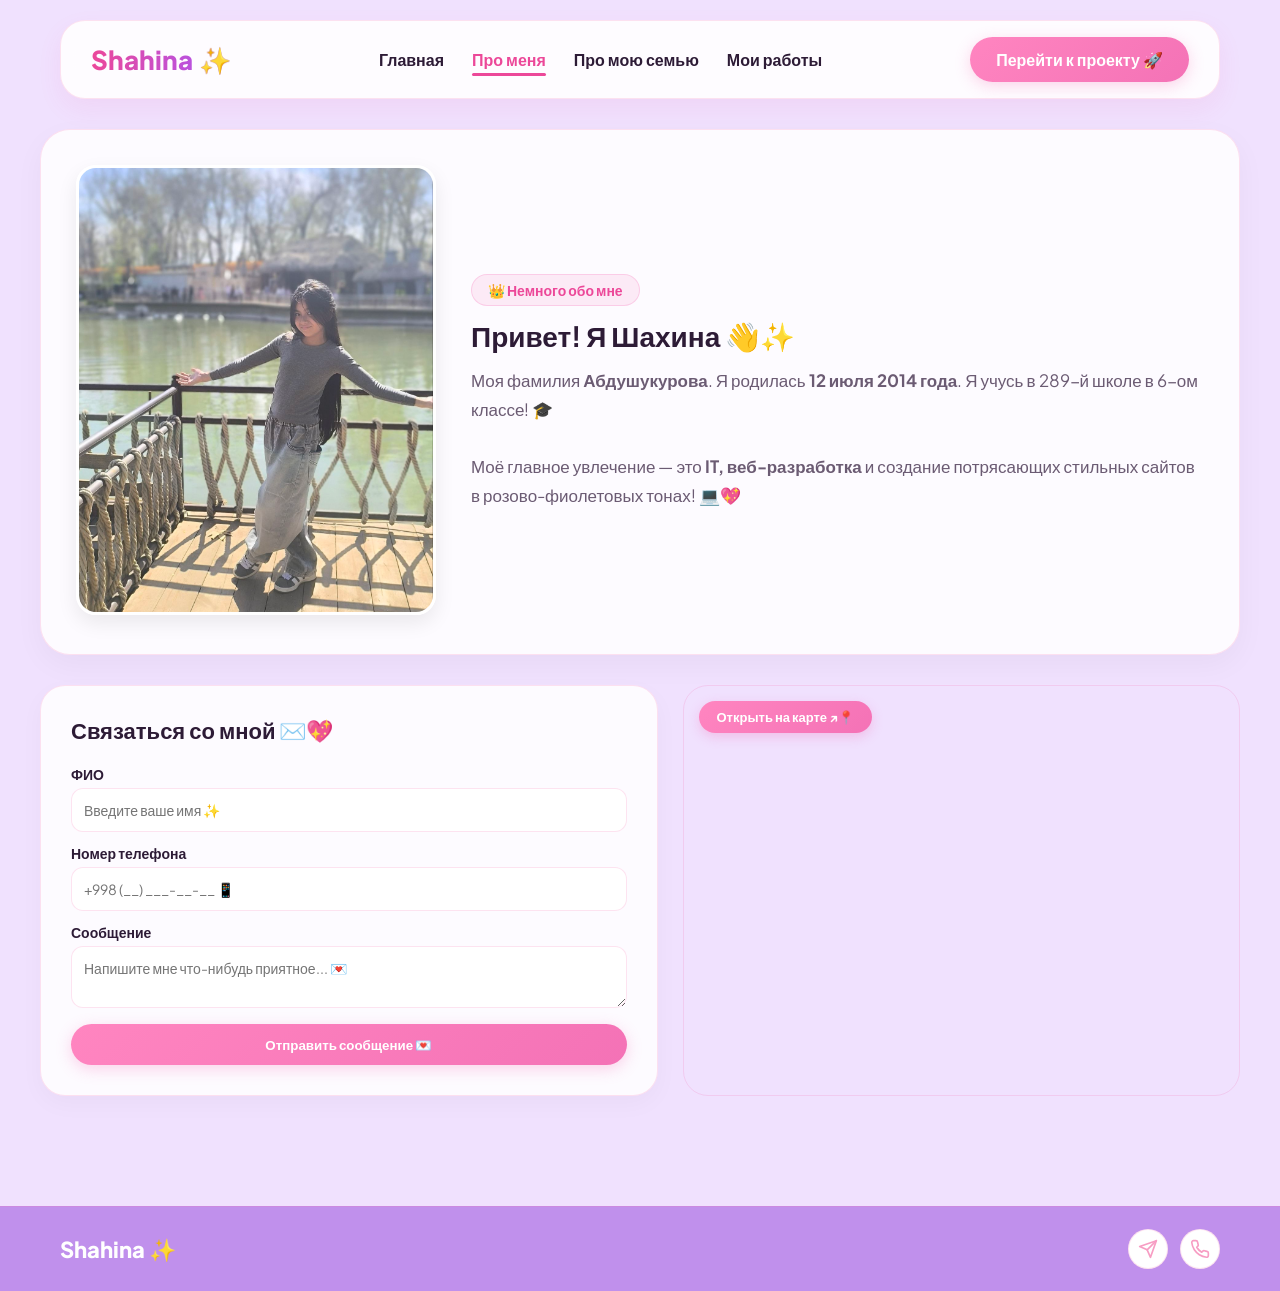
==== commit f03c352c: "update" ====
--- a/about.html
+++ b/about.html
@@ -17,7 +17,7 @@
                     <li><a href="family.html" class="nav_link">Про мою семью</a></li>
                     <li><a href="works.html" class="nav_link">Мои работы</a></li>
                 </ul>
-                <a href="works.html" class="btn">Перейти к проекту 🚀</a>
+                <a href="https://flowers-loyiham.netlify.app/" target="_blank" class="btn">Перейти к проекту 🚀</a>
             </nav>
         </div>
 
--- a/style.css
+++ b/style.css
@@ -1,17 +1,16 @@
-
 @import url('https://fonts.googleapis.com/css2?family=Plus+Jakarta+Sans:wght@400;600;700;800&display=swap');
 
 :root {
   --bg-gradient: linear-gradient(135deg, #fff5f8 0%, #f7f0ff 50%, #fff0f5 100%);
   --card-bg: rgba(255, 255, 255, 0.85);
   --card-border: rgba(244, 114, 182, 0.2);
-  
+
   --primary-pink: #ec4899;
   --soft-pink: #f472b6;
   --accent-purple: #f0e1fe;
   --dark-text: #2d1b36;
   --muted-text: #6b5b73;
-  
+
   --gradient-btn: linear-gradient(135deg, #ff85c0 0%, #f472b6 100%);
   --gradient-btn-hover: linear-gradient(135deg, #f472b6 0%, #e879f9 100%);
   --text-gradient: linear-gradient(90deg, #ec4899, #a855f7);
@@ -92,7 +91,8 @@
   transition: all 0.3s ease;
 }
 
-.nav_link:hover, .nav_link.active {
+.nav_link:hover,
+.nav_link.active {
   color: var(--primary-pink);
 }
 
@@ -108,7 +108,8 @@
   transition: width 0.3s ease;
 }
 
-.nav_link:hover::after, .nav_link.active::after {
+.nav_link:hover::after,
+.nav_link.active::after {
   width: 100%;
 }
 
@@ -133,9 +134,20 @@
   margin-bottom: 10px;
 }
 
-.pink-badge { background: #fce7f3; color: #db2777; }
-.purple-badge { background: #f3e8ff; color: #9333ea; }
-.blue-badge { background: #e0f2fe; color: #0284c7; }
+.pink-badge {
+  background: #fce7f3;
+  color: #db2777;
+}
+
+.purple-badge {
+  background: #f3e8ff;
+  color: #9333ea;
+}
+
+.blue-badge {
+  background: #e0f2fe;
+  color: #0284c7;
+}
 
 
 .btn {
@@ -200,8 +212,15 @@
 }
 
 @keyframes float {
-  0%, 100% { transform: translateY(0); }
-  50% { transform: translateY(-10px); }
+
+  0%,
+  100% {
+    transform: translateY(0);
+  }
+
+  50% {
+    transform: translateY(-10px);
+  }
 }
 
 .title3 {
@@ -209,9 +228,9 @@
   font-size: 26px;
   line-height: 1.5;
   margin-bottom: 20px;
-}der
-
-.highlight {
+}
+
+der .highlight {
   background: var(--text-gradient);
   -webkit-background-clip: text;
   -webkit-text-fill-color: transparent;
@@ -233,7 +252,7 @@
   text-align: center;
   font-size: 22px;
   margin-bottom: 20px;
-  color:palevioletred ;
+  color: palevioletred;
 }
 
 .facts-grid {
@@ -335,7 +354,8 @@
   font-size: 14px;
 }
 
-.contact-form input, .contact-form textarea {
+.contact-form input,
+.contact-form textarea {
   width: 100%;
   padding: 12px;
   background: #fff;
@@ -347,7 +367,8 @@
   transition: all 0.3s ease;
 }
 
-.contact-form input:focus, .contact-form textarea:focus {
+.contact-form input:focus,
+.contact-form textarea:focus {
   border-color: var(--soft-pink);
   box-shadow: 0 0 10px rgba(244, 114, 182, 0.2);
 }
@@ -401,7 +422,7 @@
 }
 
 .title2 {
-  color:var(--soft-pink); 
+  color: var(--soft-pink);
   font-size: 34px;
   font-weight: 800;
 }
@@ -417,7 +438,7 @@
   justify-content: space-between;
   gap: 25px;
   transition: all 0.3s ease;
-  box-shadow: 0 8px 25px rgba(0,0,0,0.03);
+  box-shadow: 0 8px 25px rgba(0, 0, 0, 0.03);
 }
 
 .hero-wrapper:hover {
@@ -444,7 +465,7 @@
   border-radius: 20px;
   object-fit: cover;
   border: 3px solid #fff;
-  box-shadow: 0 6px 18px rgba(0,0,0,0.06);
+  box-shadow: 0 6px 18px rgba(0, 0, 0, 0.06);
 }
 
 
@@ -493,7 +514,7 @@
 
 
 .footer {
-  background:#c090ec ;
+  background: #c090ec;
   border-top: 1px solid var(--card-border);
   padding: 22px 0;
   margin-top: 50px;
@@ -512,6 +533,13 @@
   font-size: 22px;
   font-weight: 800;
   color: white;
+
+}
+
+.footer-logo:hover {
+  content: "";
+  transform: translateY(-5px);
+  transition: 0.4s;
 }
 
 .footer-socials {
@@ -541,8 +569,25 @@
 }
 
 @media (max-width: 850px) {
-  .navbar { flex-direction: column; gap: 12px; }
-  .hero-content, .about-card, .hero-wrapper { flex-direction: column; text-align: center; }
-  .contact-card-container { flex-direction: column; }
-  .img2, .img-family { width: 100%; height: auto; }
+  .navbar {
+    flex-direction: column;
+    gap: 12px;
+  }
+
+  .hero-content,
+  .about-card,
+  .hero-wrapper {
+    flex-direction: column;
+    text-align: center;
+  }
+
+  .contact-card-container {
+    flex-direction: column;
+  }
+
+  .img2,
+  .img-family {
+    width: 100%;
+    height: auto;
+  }
 }
